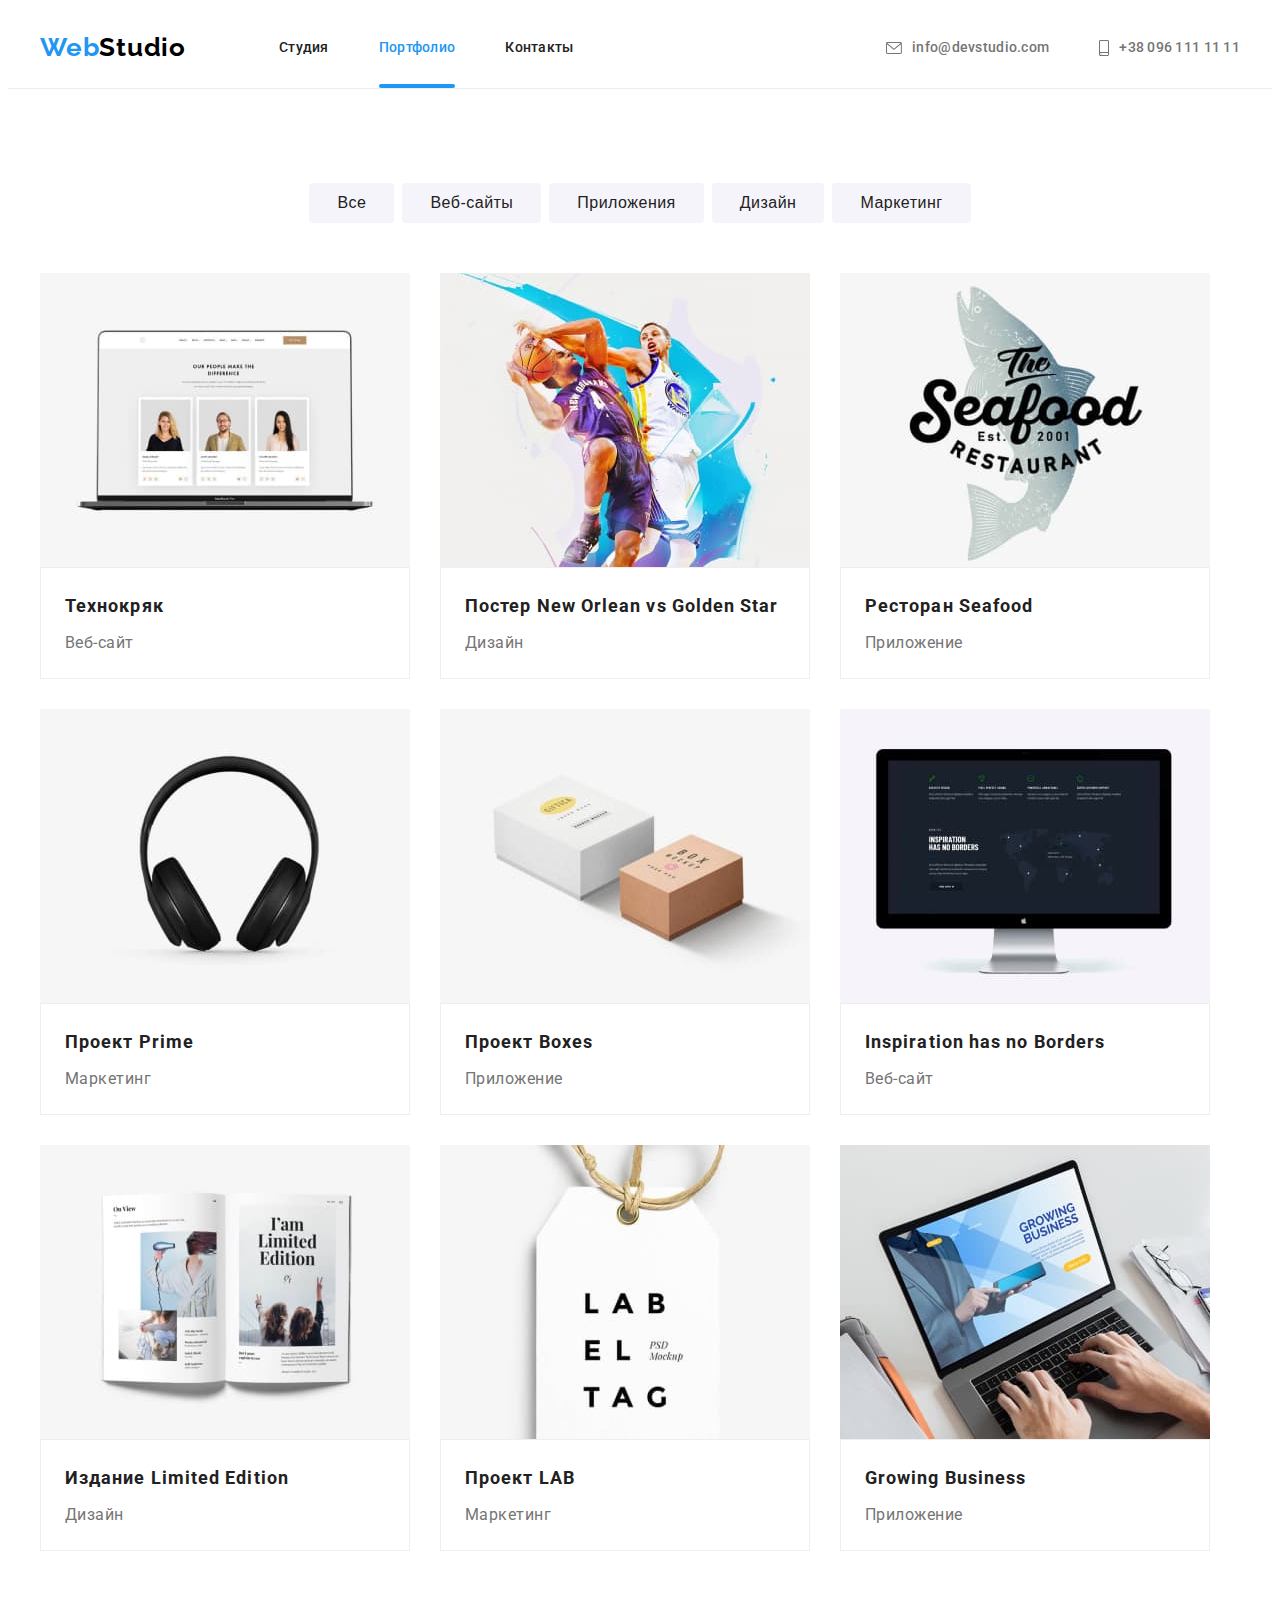
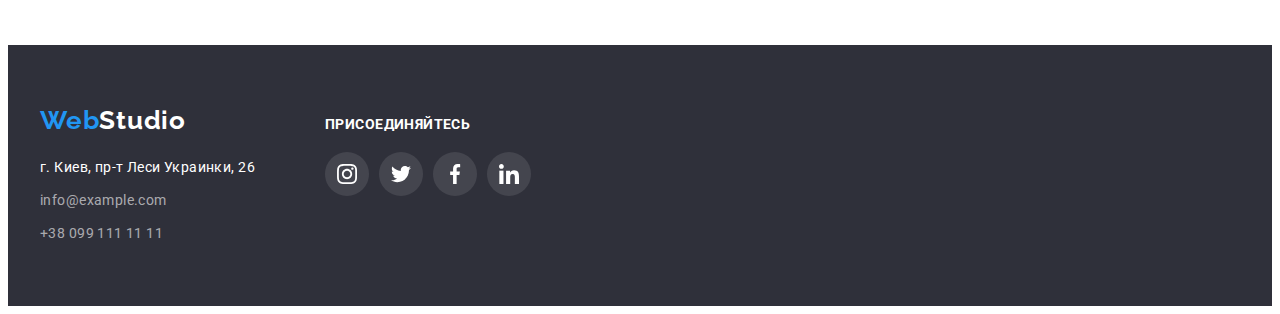
==== portfolio.html @ 58337c07 "ДЗ-6" ====
<!DOCTYPE html>
<html lang="en">
<head>
    <meta charset="UTF-8">
    <meta http-equiv="X-UA-Compatible" content="IE=edge">
    <meta name="viewport" content="width=device-width, initial-scale=1.0">
    <link rel="preconnect" href="https://fonts.googleapis.com">
    <link rel="preconnect" href="https://fonts.gstatic.com" crossorigin>
    <link
        href="https://fonts.googleapis.com/css2?family=Raleway:wght@700&family=Roboto:wght@400;500;700;900&family=Shizuru&display=swap"
        rel="stylesheet">
    <link rel="stylesheet" href="https://cdnjs.cloudflare.com/ajax/libs/modern-normalize/1.1.0/modern-normalize.min.css"
        integrity="sha512-wpPYUAdjBVSE4KJnH1VR1HeZfpl1ub8YT/NKx4PuQ5NmX2tKuGu6U/JRp5y+Y8XG2tV+wKQpNHVUX03MfMFn9Q=="
        crossorigin="anonymous" referrerpolicy="no-referrer" />
    <title>Портфолио</title>
    <link rel="stylesheet" href="./css/styles.css">
</head>
<body>
    <header class="header">
        <div class="container">
            <div class="container-flex">
                <a href="index.html" class="logo"><span class="logo-styles">Web</span>Studio</a>
                <nav class="header-nav">
                    <ul class="header-list">
                        <li class="header-items"><a class="header-item" href="index.html">Студия</a></li>
                        <li class="header-items"><a class="header-item current" href="portfolio.html">Портфолио</a></li>
                        <li class="header-items"><a class="header-item" href="#contacts">Контакты</a></li>
                    </ul>
                </nav>
                <div class="active-link">
                    <a href="mailto:info@devstudio.com" class="header-mail"><svg class="header-mail-icon" width="16" height="12">
                            <use href="./images/icons.svg#icon-header-envelope"></use>
                        </svg>info@devstudio.com</a>
                    <a href="tel:+380961111111" class="header-tel"><svg class="header-mail-icon" width="10" height="16">
                            <use href="./images/icons.svg#icon-header-smartphone"></use>
                        </svg>+38 096 111 11 11</a>
                </div>
            </div>
        </div>
    </header>
    <main class="portfolio-main">
        <section class="portfolio-main-section  conteiner-indent section">
            <div class="container">
                <h2 hidden lang="en">filter button</h2>
                <ul class="portfolio-main-btn">
                    <li class="portfolio-main-btn-item"><button type="button" class="portfolio-btn"><span class="portfolio-text-btn">Все</span></button></li>
                    <li class="portfolio-main-btn-item"><button type="button" class="portfolio-btn"><span class="portfolio-text-btn">Веб-сайты</span></button></li>
                    <li class="portfolio-main-btn-item"><button type="button" class="portfolio-btn"><span class="portfolio-text-btn">Приложения</span></button></li>
                    <li class="portfolio-main-btn-item"><button type="button" class="portfolio-btn"><span class="portfolio-text-btn">Дизайн</span></button></li>
                    <li class="portfolio-main-btn-item"><button type="button" class="portfolio-btn"><span class="portfolio-text-btn">Маркетинг</span></button></li>
                </ul>
                <ul class="portfolio-main-content">
                    <li class="portfolio-main-content-item">
                        <div class="portfolio-card">
                            <img src="./images/our-possibilities.jpg" alt="web-site" width="370" height="294" class="portfolio-main-img">
                            <p class="card-text">Ресурс предлагает комплексные предложения с разным уровнем функционала и сервисов. Все это позволит посетителю получить
                            исчерпывающие сведения <br>о компании или частном лице.</p>
                        </div>                        
                        <div class="content-border">
                            <h3 class="portfolio-main-heading">Технокряк</h3>
                            <p class="portfolio-main-text">Веб-сайт</p>
                        </div>
                    </li>
                    <li class="portfolio-main-content-item">
                        <div class="portfolio-card">
                            <img src="./images/our-possibilities-1.jpg" alt="design" width="370" height="294" class="portfolio-main-img">
                            <p class="card-text">Ресурс предлагает комплексные предложения с разным уровнем функционала и сервисов. Все это позволит посетителю получить
                            исчерпывающие сведения <br>о компании или частном лице.</p>
                        </div> 
                        <div class="content-border">
                            <h3 class="portfolio-main-heading">Постер <span lang="en">New Orlean vs Golden Star</span></h3>
                            <p class="portfolio-main-text">Дизайн</p>
                        </div>
                    </li>
                    <li class="portfolio-main-content-item">
                        <div class="portfolio-card">
                            <img src="./images/our-possibilities-2.jpg" alt="appendix" width="370" height="294" class="portfolio-main-img">
                            <p class="card-text">Ресурс предлагает комплексные предложения с разным уровнем функционала и сервисов. Все это позволит посетителю получить
                            исчерпывающие сведения <br>о компании или частном лице.</p>
                        </div> 
                        <div class="content-border">
                            <h3 class="portfolio-main-heading">Ресторан <span lang="en">Seafood</span></h3>
                            <p class="portfolio-main-text">Приложение</p>
                        </div>
                    </li>
                    <li class="portfolio-main-content-item">
                        <div class="portfolio-card">
                            <img src="./images/our-possibilities-3.jpg" alt="marketing" width="370" height="294" class="portfolio-main-img">
                            <p class="card-text">Ресурс предлагает комплексные предложения с разным уровнем функционала и сервисов. Все это позволит посетителю получить
                            исчерпывающие сведения <br>о компании или частном лице.</p>
                        </div> 
                        <div class="content-border">
                        <h3 class="portfolio-main-heading">Проект <span lang="en">Prime</span></h3>
                        <p class="portfolio-main-text">Маркетинг</p>
                        </div>
                    </li>
                    <li class="portfolio-main-content-item">
                        <div class="portfolio-card">
                            <img src="./images/our-possibilities-4.jpg" alt="appendix" width="370" height="294" class="portfolio-main-img">
                            <p class="card-text">Ресурс предлагает комплексные предложения с разным уровнем функционала и сервисов. Все это позволит посетителю получить
                            исчерпывающие сведения <br>о компании или частном лице.</p>
                        </div> 
                        <div class="content-border">
                            <h3 class="portfolio-main-heading">Проект <span lang="en">Boxes</span></h3>
                            <p class="portfolio-main-text">Приложение</p>
                        </div>
                    </li>
                    <li class="portfolio-main-content-item">
                        <div class="portfolio-card">
                            <img src="./images/our-possibilities-5.jpg" alt="web-site" width="370" height="294" class="portfolio-main-img">
                            <p class="card-text">Ресурс предлагает комплексные предложения с разным уровнем функционала и сервисов. Все это позволит посетителю получить
                            исчерпывающие сведения <br>о компании или частном лице.</p>
                        </div> 
                        <div class="content-border">
                            <h3 lang="en" class="portfolio-main-heading">Inspiration has no Borders</h3>
                            <p class="portfolio-main-text">Веб-сайт</p>
                        </div>
                    </li>
                    <li class="portfolio-main-content-item">
                        <div class="portfolio-card">
                            <img src="./images/our-possibilities-6.jpg" alt="design" width="370" height="294" class="portfolio-main-img">
                            <p class="card-text">Ресурс предлагает комплексные предложения с разным уровнем функционала и сервисов. Все это позволит посетителю получить
                            исчерпывающие сведения <br>о компании или частном лице.</p>
                        </div> 
                        <div class="content-border">
                            <h3 class="portfolio-main-heading">Издание <span lang="en">Limited Edition</span></h3>
                            <p class="portfolio-main-text">Дизайн</p>
                        </div>
                    </li>
                    <li class="portfolio-main-content-item">
                        <div class="portfolio-card">
                            <img src="./images/our-possibilities-7.jpg" alt="marketing" width="370" height="294" class="portfolio-main-img">
                            <p class="card-text">Ресурс предлагает комплексные предложения с разным уровнем функционала и сервисов. Все это позволит посетителю получить
                            исчерпывающие сведения <br>о компании или частном лице.</p>
                        </div> 
                        <div class="content-border">
                            <h3 class="portfolio-main-heading">Проект <span lang="en">LAB</span></h3>
                            <p class="portfolio-main-text">Маркетинг</p>
                        </div>
                    </li>
                    <li class="portfolio-main-content-item">
                        <div class="portfolio-card">
                            <img src="./images/our-possibilities-8.jpg" alt="appendix" width="370" height="294" class="portfolio-main-img">
                            <p class="card-text">Ресурс предлагает комплексные предложения с разным уровнем функционала и сервисов. Все это позволит посетителю получить
                            исчерпывающие сведения <br>о компании или частном лице.</p>
                        </div> 
                        <div class="content-border">
                            <h3 lang="en" class="portfolio-main-heading">Growing Business</h3>
                            <p class="portfolio-main-text">Приложение</p>
                        </div>
                    </li>
                </ul>
            </div>
        </section>
    </main>
    <footer class="footer" id="contacts">
        <div class="container">
            <div class="footer-info">
                <a href="index.html" class="logo footer-logo-mar"><span class="logo-styles">Web</span><span
                        class="footer-logo-item">Studio</span></a>
                <address class="footer-address">г. Киев, пр-т Леси Украинки, 26</address>
                <a href="mailto:info@example.com" class="footer-mail-text">info@example.com</a>
                <a href="tel:+380991111111" class="footer-tel-text">+38 099 111 11 11</a>
            </div>
            <div class="footer-social-links">
                <p class="footer-text">присоединяйтесь</p>
                <ul class="team-social-links">
                    <li class="social-links-item footer-social-link">
                        <a href="" class="social-links">
                            <svg class="footer-color-icon" width="20" height="20">
                                <use href="./images/icons.svg#icon-network-instagram"></use>
                            </svg>
                        </a>
                    </li>
                    <li class="social-links-item footer-social-link">
                        <a href="" class="social-links">
                            <svg class="footer-color-icon" width="20" height="20">
                                <use href="./images/icons.svg#icon-network-twitter"></use>
                            </svg>
                        </a>
                    </li>
                    <li class="social-links-item footer-social-link">
                        <a href="" class="social-links">
                            <svg class="footer-color-icon" width="20" height="20">
                                <use href="./images/icons.svg#icon-network-facebook"></use>
                            </svg>
                        </a>
                    </li>
                    <li class="social-links-item footer-social-link">
                        <a href="" class="social-links">
                            <svg class="footer-color-icon" width="20" height="20">
                                <use href="./images/icons.svg#icon-network-linkedin"></use>
                            </svg>
                        </a>
                    </li>
                </ul>
            </div>
        </div>
    </footer>
</body>
</html>
---- css/styles.css ----
:root {
    --title-nav-text-color: #212121;
    --active-text-color: #2196F3;
    --item-text-color: #757575;
    --white-text-color: #ffffff;
    --black-text-color: #000000;
    --footer-address-text-color: rgba(255, 255, 255, 0.6);
    --background: #2F303A;
    --background-color-team: #F5F4FA;

}

body {
    font-family: "Roboto", 'Times New Roman', Times, sans-serif;
    color: var(--item-text-color);
}

.container {
    width: 1200px;
    padding: 0 15px;
    margin: 0 auto;
}

.section {
    margin: auto;
}

p, h1, h2, h3, h4, h5 ,h6 {
    margin: 0;
}

ul, 
ol {
    margin: 0;
    padding-left: 0;
}

/* Animation */

.container-flex a, svg, 
.main-btn, 
.main-team-list a, svg, 
.main-clients-list a, svg,
.team-social-links a, svg,
.footer-info a,
.portfolio-main-btn button, span {
    transition: color 250ms cubic-bezier(0.4, 0, 0.2, 1),
                fill 250ms cubic-bezier(0.4, 0, 0.2, 1),
                background-color 250ms cubic-bezier(0.4, 0, 0.2, 1),
                border 250ms cubic-bezier(0.4, 0, 0.2, 1),
                box-shadow 250ms cubic-bezier(0.4, 0, 0.2, 1);
}

/*  Header index */

.header {
    border-bottom: 1px solid #ECECEC;
    margin: 0 auto;
    padding-top: 24px;
    padding-bottom: 25px;
}

.container-flex {
    display: flex;
    flex-direction: row;
    align-items: center;
    
}


.header-logo-container {
    padding-top: 24px;
}

.logo {
    margin-right: 93px;
    font-family: 'Raleway';
    font-weight: 700;
    font-size: 26px;
    line-height: 1.2;
    letter-spacing: 0.03em;
    color: var(--black-text-color);
}

.logo-styles {
    color: var(--active-text-color);
}

li{
    list-style: none;
}

a {
    text-decoration: none;
    color: var(--title-nav-text-color);
}

.header-list {
    display: flex;
    font-weight: 500;
    font-size: 14px;
    line-height: 1.14;
    letter-spacing: 0.02em;
}

.header-items {
    margin-right: 50px;
    position: relative;
}

.header-items:last-child {
    margin: 0;
}

.header-item.current::after {
    content: '';
    display: block;
    position: absolute;
    width: 100%;
    height: 4px;
    margin-top: 28px;
    
    background: #2196F3;
    border-radius: 2px;
}

.header-items>a:hover,
.header-items>a:focus {
    color: var(--active-text-color);
}

.header-item.current {
    color: var(--active-text-color);
}

.header-mail, .header-tel {
    font-weight: 500;
    font-size: 14px;
    line-height: 1.14;
    letter-spacing: 0.02em;
    color: var(--item-text-color);
}

.header-mail-icon {
    fill: var(--item-text-color);
    margin-right: 10px;
}


.header-mail {
    margin-right: 50px;
    display: flex;
    align-items: center;
}

.header-tel {
    display: flex;
    align-items: center;
}

.header-mail-icon {
    fill: var(--item-text-color);
    margin-right: 10px;
}
.active-link>a:hover, .active-link>a:focus{
    color: var(--active-text-color);
}

.active-link>a:hover .header-mail-icon, 
.active-link>a:focus .header-mail-icon,
.active-link>a:focus .header-tel-icon,
.active-link>a:focus .header-tel-icon {
    fill: var(--active-text-color);
}



.active-link {
    margin-left: auto;
    display: flex;
}

/* Main index */

 /* Section main-lead */

 .main-lead {
     padding-top: 200px;
     padding-bottom: 200px;
 }

.main-text{
    max-width: 1600px;
    height: 600px;
    margin: auto;
    display: flex;
    flex-direction: column;

    background: #C4C4C4;
    background-image: linear-gradient(
        rgba(47, 48, 58, 0.4), 
        rgba(47, 48, 58, 0.4)
        ),
        url(../images/main-bg-img.jpg);
    background-repeat: no-repeat;
    background-position: center;
    background-size: cover;
}

.main-heading {
    max-width: 696px;
    margin-left: auto;
    margin-right: auto;
    margin-bottom: 30px;

    font-weight: 900;
    font-size: 44px;
    line-height: 1.36;
    text-align: center;
    letter-spacing: 0.06em;
    text-transform: uppercase;
    color: var(--white-text-color);
}
.main-btn {
    width: 200px;
    height: 50px;
    margin: 0 auto;
    border: none;

    box-shadow: 0px 4px 4px rgba(0, 0, 0, 0.15);
    border-radius: 4px;
    background-color: var(--active-text-color);
    cursor: pointer;
}

.main-btn:hover {
    background-color: #188CE8;
    box-shadow: 0px 4px 4px rgba(0, 0, 0, 0.15);
    border-radius: 4px;
}

.main-btn-text {
    font-family: inherit;
    font-style: normal;
    font-weight: 700;
    font-size: 16px;
    line-height: 30px;
    display: block;
    align-items: center;
    text-align: center;
    letter-spacing: 0.06em;
    color: var(--white-text-color);
}

/* Main-quality */

.main-list-content {
    padding-top: 94px;
}

.main-list {
    display: flex;
}

.main-item {
    margin-right: 30px;
}

.main-item:last-child {
    margin: 0;
}

.main-icon-container {
    width: 270px;
    height: 120px;
    background-color: var(--background-color-team);
    display: flex;
    align-items: center;
    justify-content: center;
    border-radius: 4px;
    margin-bottom: 30px;
}

.main-item-heading {
    margin-bottom: 10px;
    font-weight: 700;
    font-size: 14px;
    line-height: 16px;
    letter-spacing: 0.03em;
    text-transform: uppercase;
    color: var(--title-nav-text-color);
}

.main-item-text {
    width: 270px;

    font-weight: 400;
    font-size: 14px;
    line-height: 1.7;
    letter-spacing: 0.03em;
    color: var(--item-text-color);
}

/* Section main-skills */

img {
    display: block;
}

.main-skills {
    padding-top: 94px;
    padding-bottom: 94px;
}

.main-heading-text {
    font-weight: 700;
    font-size: 36px;
    line-height: 42px;
    text-align: center;
    letter-spacing: 0.03em;
    color: var(--title-nav-text-color);
}

.main-img {
    display: flex;
}

.main-img-item {
    margin-right: 30px;
    position: relative;
}

.main-img-item:last-child {
    margin: 0;
}

.main-img-text {
    position: absolute;
    display: flex;
    justify-content: center;
    align-items: center;
    width: 100%;
    height: 70px;
    bottom: 0;
    
    background: rgba(47, 48, 58, 0.8);

    font-weight: 700;
    font-size: 14px;
    line-height: 1.14;
    letter-spacing: 0.03em;
    text-transform: uppercase;
    
    color: #FFFFFF;
}

.main-skills-heading {
    margin-bottom: 50px;
}
    
ul.main-img li {
    display: inline;
}

/* Section main-team */

.main-team {
    padding-top: 94px;
    padding-bottom: 94px;
    margin: auto;
    background-color: var(--background-color-team);
}

.main-team-heading {
    margin-bottom: 50px;
}

.main-team-list {
    display: flex;
}

.main-team-item {
    margin-right: 30px;
    width: 270px;
    background-color: var(--white-text-color);

    text-align: center;

    box-shadow: 0px 1px 3px rgba(0, 0, 0, 0.12),
    0px 1px 1px rgba(0, 0, 0, 0.14),
    0px 2px 1px rgba(0, 0, 0, 0.2);
    border-radius: 0px 0px 4px 4px;
}

.main-team-item:last-child {
    margin: 0;
}

.main-team-info {
    padding-top: 30px;
    padding-bottom: 30px;
}

.main-team-fln {
    margin-bottom: 10px;
    font-weight: 500;
    font-size: 16px;
    line-height: 1.2;
    letter-spacing: 0.03em;
    color: var(--title-nav-text-color);
}

.main-team-profession {
    font-weight: 400;
    font-size: 16px;
    line-height: 1.2;
    letter-spacing: 0.03em;
    color: var(--item-text-color);

    margin-bottom: 16px;
}

.team-social-links{
    display: flex;
    justify-content: center;
}

.social-links-item + .social-links-item{
    margin-left: 10px;
}
.social-links {
    width: 44px;
    height: 44px;
    border-radius: 50%;
    display: flex;
    justify-content: center;
    align-items: center;
    cursor: pointer;
}

.social-links-icon{
    fill: #AFB1B8;
}

.social-links:hover, .social-links:focus {
    background-color: var(--active-text-color);
}

.social-links:hover .social-links-icon,
.social-links:focus .social-links-icon {
    fill: var(--white-text-color);
}

/* clients */

.main-clients {
    padding: 94px 0px;
}

.main-clients-heading {
    margin-bottom: 50px;
}

.main-clients-list {
    display: flex;
    justify-content: center;
}

.main-clients-item +.main-clients-item {
    margin-left: 30px;
}

.main-clients-link {
    width: 170px;
    height: 92px;
    display: flex;
    justify-content: center;
    align-items: center;
    border: 1px solid #AFB1B8;
    box-sizing: border-box;
    border-radius: 4px;
    cursor: pointer;
}

.main-clients-icon {
    fill: #AFB1B8;
}

.main-clients-link:hover,.main-clients-link:focus {
    border: 1px solid var(--active-text-color);
}

.main-clients-link:hover .main-clients-icon,
.main-clients-link:focus .main-clients-icon {
    fill: var(--active-text-color);
}

/* Modal-windows */

.backdrop {
    position: fixed;
    width: 100%;
    height: 100%;
    top: 0;
    left: 0;

    background: rgba(0, 0, 0, 0.2);

    opacity: 1;
    transition: opacity 250ms cubic-bezier(0.4, 0, 0.2, 1);
    
}

.is-hidden {
    opacity: 0;
    pointer-events: none;
    visibility: hidden;
}

.backdrop.is-hidden .modal {
    transform: translate(-50%, -50%) scale(0.9);
}

.modal {
    position: absolute;
    top: 50%;
    left: 50%;

    min-width: 528px;
    min-height: 581px;

    background: #FFFFFF;
    box-shadow: 0px 1px 3px rgba(0, 0, 0, 0.12),
    0px 1px 1px rgba(0, 0, 0, 0.14),
    0px 2px 1px rgba(0, 0, 0, 0.2);
    border-radius: 4px;

    transform: translate(-50%, -50%) scale(1);
    transition: opacity 250ms cubic-bezier(0.4, 0, 0.2, 1);
}

.btn-close-modal {
    position: absolute;
    top: 8px;
    right: 8px;
    display: flex;
    justify-content: center;
    align-items: center;
    cursor: pointer;

    background-color: transparent;

    width: 30px;
    height: 30px;
    border: 1px solid rgba(0, 0, 0, 0.1);
    border-radius: 50%;
}

.modal-close {
    fill: #000000;
}

/* Footer index */

.footer {
    padding-top: 60px;
    padding-bottom: 60px;
    margin: auto;
    background: var(--background);
}

.footer-info {
    margin-right: 70px;
}

.footer-logo-mar {
    margin: 0;
}

.footer-logo-item {
    color: var(--white-text-color);
}

.footer-address {
    margin-top: 20px;

    font-style: normal;
    font-weight: 400;
    font-size: 14px;
    line-height: 1.7;
    letter-spacing: 0.03em;
    color: var(--white-text-color);
}

.footer-mail-text, .footer-tel-text {
    font-weight: 400;
    font-size: 14px;
    line-height: 1.7;
    letter-spacing: 0.03em;
    color: var(--footer-address-text-color);

    display: block;
    margin-top: 9px;
}

.footer-mail-text:hover, .footer-mail-text:focus,
.footer-tel-text:hover, .footer-tel-text:focus {
    color: var(--active-text-color);
} 

.footer>.container {
    display: flex;
    align-items: baseline;
}

.footer-text {
    font-weight: 700;
    font-size: 14px;
    line-height: 16px;
    letter-spacing: 0.03em;
    text-transform: uppercase;
    
    color: #FFFFFF;
    margin-bottom: 20px;
}

.footer-social-link {
    background: rgba(255, 255, 255, 0.1);
    border-radius: 50%;
}

.footer-color-icon {
    fill: var(--white-text-color);
}

/*-----------------Portfolio section-----------------*/

.portfolio-main-section {
    padding-top: 94px; 
    padding-bottom: 94px;
}

.portfolio-main-btn {
    display: flex;
    justify-content: center;
    margin-bottom: 50px;
}

.portfolio-main-btn-item {
    margin-right: 8px;
}

.portfolio-main-btn-item:last-child {
    margin: 0;
}

.portfolio-btn {
    background-color: var(--background-color-team);
    border-radius: 4px;
    border: none;
    cursor: pointer;
}

.portfolio-text-btn {
    display: block;
    margin: 6px 22px;

    font-family: inherit;
    font-style: normal;
    font-weight: 500;
    font-size: 16px;
    line-height: 26px;
    text-align: center;
    letter-spacing: 0.03em;
    color: var(--title-nav-text-color);
}

.portfolio-btn:hover, .portfolio-btn:focus {
    box-shadow: 0px 3px 1px rgba(0, 0, 0, 0.1),
    0px 1px 2px rgba(0, 0, 0, 0.08),
    0px 2px 2px rgba(0, 0, 0, 0.12);
    background: var(--active-text-color);
}

.portfolio-btn:hover .portfolio-text-btn, .portfolio-btn:focus .portfolio-text-btn {
    color: var(--white-text-color);
}

.portfolio-main-content {
    display: flex;
    flex-wrap: wrap;
    width: 1170px;
}

.portfolio-main-content-item {
    width: 370px; 
    margin-right: 30px;
    margin-bottom: 30px;
    cursor: pointer;
}

.portfolio-main-content-item:nth-last-child(-n+3) {
    margin-bottom: 0;
}

.portfolio-main-content-item:nth-child(3n) {
    margin-right: 0;
    
}

.portfolio-main-content-item:hover {
    box-shadow: 0px 1px 1px rgba(0, 0, 0, 0.12),
    0px 4px 4px rgba(0, 0, 0, 0.06),
    1px 4px 6px rgba(0, 0, 0, 0.16);
}

.portfolio-card {
    position: relative;
    overflow: hidden;
}

.card-text {
    position: absolute;
    top: 0;
    width: 100%;
    min-height: 100%;
    padding: 63px 24px;

    transform: translateY(100%);
    transition: 250ms cubic-bezier(0.4, 0, 0.2, 1);

    font-weight: 400;
    font-size: 18px;
    line-height: 1.55;
    letter-spacing: 0.03em;
    
    color: #FFFFFF;
    background-color: rgba(33, 150, 243, 0.9);
}

.portfolio-main-content-item:hover .card-text {
    transform: translateY(0%);
}

.content-border {
    padding: 20px 24px;
    border: 1px solid #EEEEEE;
}

.portfolio-main-heading {
    margin-bottom: 4px;
    font-weight: 700;
    font-size: 18px;
    line-height: 36px;
    letter-spacing: 0.06em;
    color: var(--title-nav-text-color);
}

.portfolio-main-text {
    font-weight: 400;
    font-size: 16px;
    line-height: 30px;
    letter-spacing: 0.03em;
    color: var(--item-text-color);
}
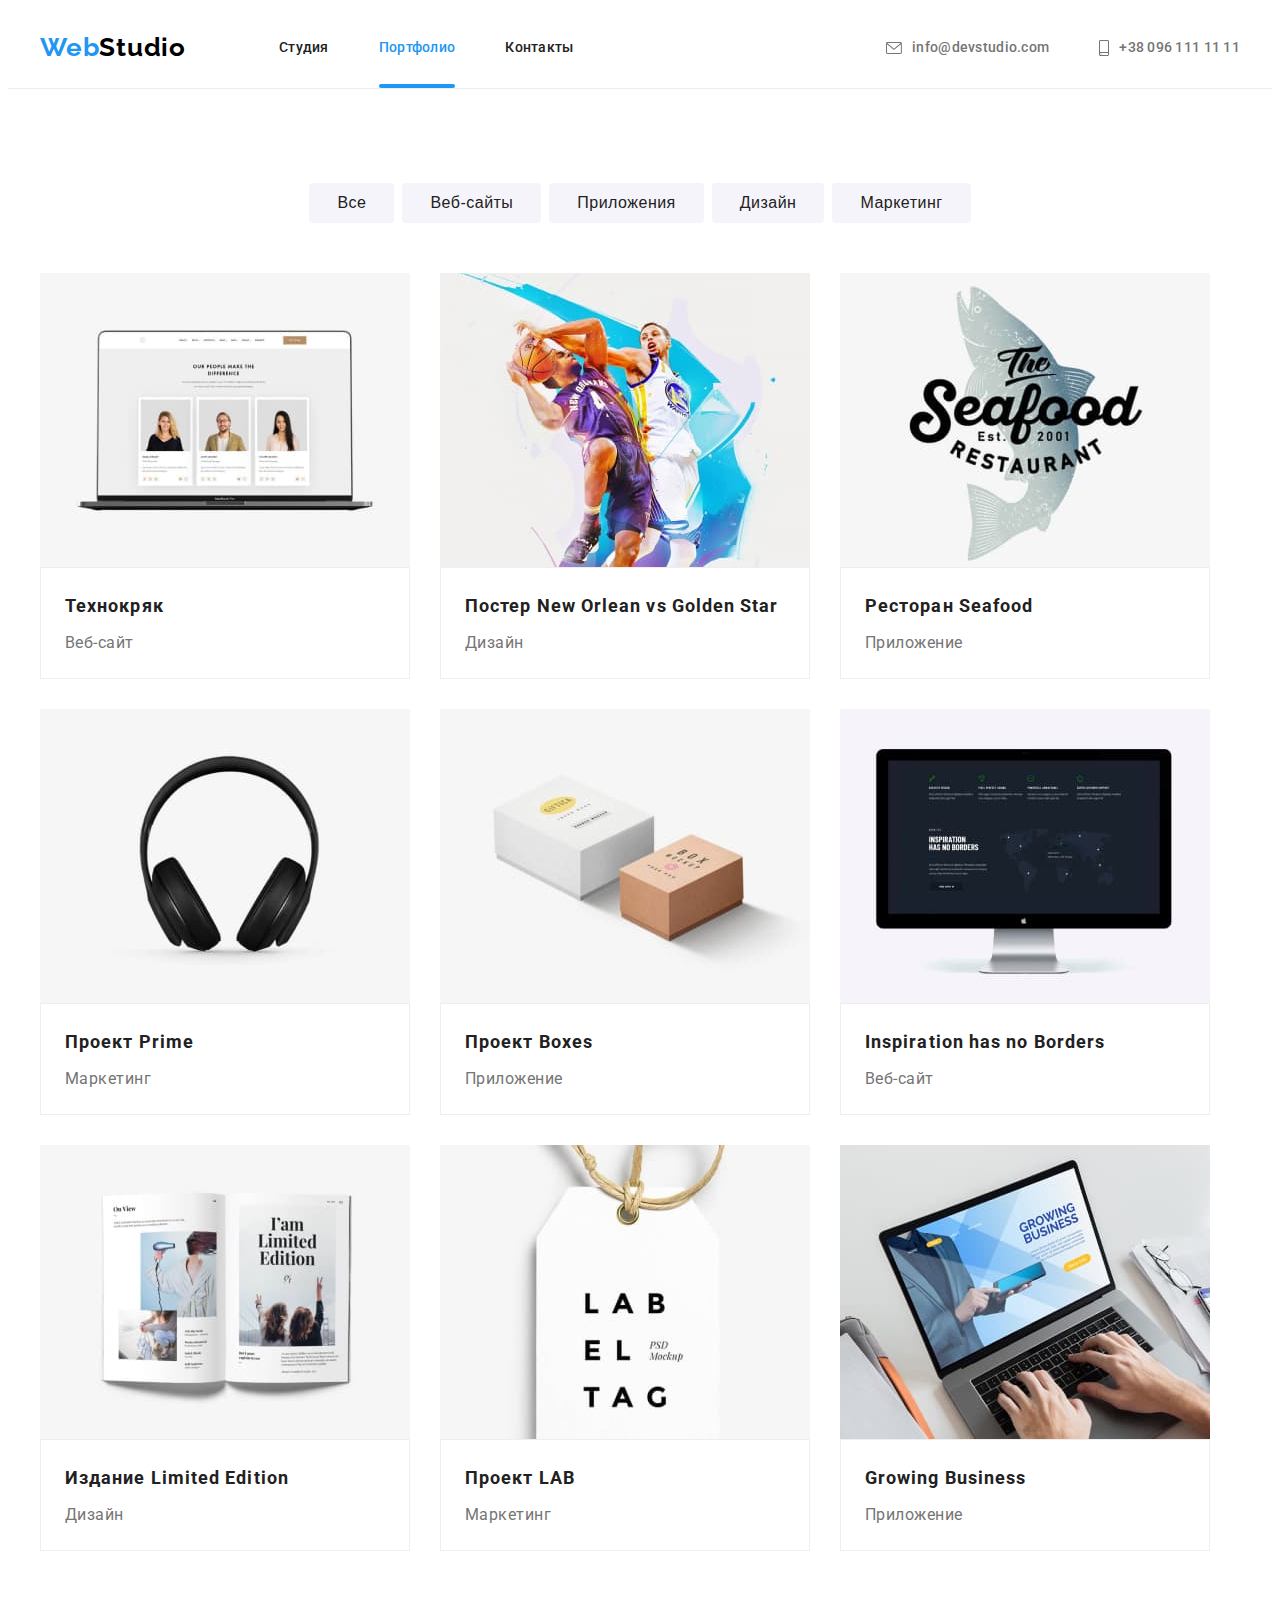
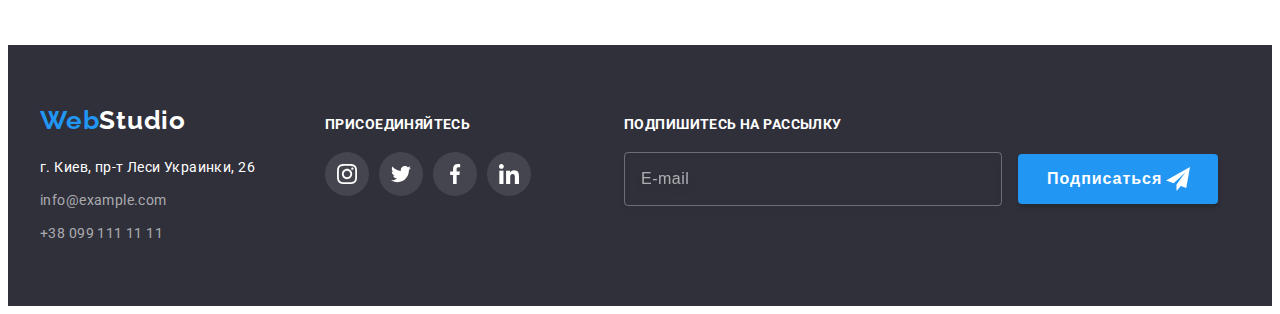
==== commit 38467ab1: "ДЗ6" ====
--- a/portfolio.html
+++ b/portfolio.html
@@ -195,6 +195,16 @@
                     </li>
                 </ul>
             </div>
+            <form class="footer-subscribe">
+                <p class="footer-text">Подпишитесь на рассылку</p>
+                <input class="footer-input" type="email" name="footer-user-email" placeholder="E-mail" title="login@mail.com"
+                    required>
+                <button class="footer-send-btn" type="submit"><span class="footer-btn-text">Подписаться</span>
+                    <svg class="footer-icon-send-btn" width="24" height="24">
+                        <use href="./images/icons.svg#icon-send"></use>
+                    </svg>
+                </button>
+            </form>
         </div>
     </footer>
 </body>
--- a/css/styles.css
+++ b/css/styles.css
@@ -42,8 +42,10 @@
 .main-team-list a, svg, 
 .main-clients-list a, svg,
 .team-social-links a, svg,
+.modal-input,
 .footer-info a,
-.portfolio-main-btn button, span {
+.portfolio-main-btn button, span,
+.modal-send-btn {
     transition: color 250ms cubic-bezier(0.4, 0, 0.2, 1),
                 fill 250ms cubic-bezier(0.4, 0, 0.2, 1),
                 background-color 250ms cubic-bezier(0.4, 0, 0.2, 1),
@@ -239,7 +241,8 @@
     border-radius: 4px;
 }
 
-.main-btn-text {
+.main-btn-text, 
+.btn-modal-form-text {
     font-family: inherit;
     font-style: normal;
     font-weight: 700;
@@ -526,6 +529,8 @@
     top: 50%;
     left: 50%;
 
+    padding: 40px;
+
     min-width: 528px;
     min-height: 581px;
 
@@ -556,8 +561,174 @@
     border-radius: 50%;
 }
 
+
+
 .modal-close {
+    display: block;
     fill: #000000;
+}
+
+.btn-close-modal:hover .modal-close,
+.btn-close-modal:focus .modal-close {
+    fill: var(--active-text-color);
+}
+
+/* Modal-form */
+
+.modal-heading-text {
+    font-weight: 700;
+    font-size: 20px;
+    line-height: 1.15;
+    text-align: center;
+    letter-spacing: 0.03em;
+
+    margin-bottom: 12px;
+    
+    color: #212121;
+}
+
+.modal-field-conteiner {
+
+}
+
+.modal-field {
+}
+
+.modal-label {
+    display: block;
+    margin-bottom: 4px;
+}
+
+.input-text {
+    font-weight: 400;
+    font-size: 12px;
+    line-height: 1.17;
+    letter-spacing: 0.01em;
+    
+    color: #757575;
+}
+
+.modal-icon-position {
+    position: relative;
+    margin-bottom: 10px;
+}
+
+.modal-input {
+    width: 100%;
+    height: 40px;
+    padding-left: 42px;
+    
+    border: 1px solid rgba(33, 33, 33, 0.2);
+    border-radius: 4px;
+    cursor: pointer;
+}
+
+.user-name-icon {
+    position: absolute;
+    top: 50%;
+    left: 15px;
+    transform: translateY(-50%);
+    fill: var(--title-nav-text-color);
+    cursor: pointer;
+}
+
+.modal-icon-position:hover .modal-input,
+.modal-icon-position:focus .modal-input {
+    border: 1px solid var(--active-text-color);
+}
+
+.modal-icon-position:hover .user-name-icon,
+.modal-icon-position:focus .user-name-icon {
+    fill: var(--active-text-color);
+}
+
+.modal-comment {
+    width: 448px;
+    height: 120px;
+    padding: 12px 16px;
+    
+    border: 1px solid rgba(33, 33, 33, 0.2);
+    box-sizing: border-box;
+    border-radius: 4px;
+    resize: none;
+    cursor: pointer;
+}
+
+.modal-comment::placeholder {
+    font-weight: 400;
+    font-size: 12px;
+    line-height: 1.17;
+    letter-spacing: 0.01em;
+    
+    color: rgba(117, 117, 117, 0.5);
+}
+
+
+.modal-field:hover .modal-comment,
+.modal-field:focus .modal-comment {
+    border: 1px solid var(--active-text-color);
+}
+
+.modal-checkbox {
+    margin-right: 8.38px;
+    cursor: pointer;
+}
+
+.agreement-conditions {
+    color: var(--active-text-color);
+    text-decoration-line: underline;
+}
+
+.modal-field-checkbox {
+    position: relative;
+    display: flex;
+    flex-direction: row-reverse;
+    justify-content: center;
+    align-items: center;
+    margin-top: 20px;
+    margin-bottom: 30px;
+}
+
+.user-check-text {
+    font-weight: 400;
+    font-size: 14px;
+    line-height: 1.7;
+    letter-spacing: 0.03em;
+    display: flex;
+    align-items: center;
+    justify-content: center;
+
+    color: #757575;
+}
+
+.modal-send-btn {
+    display: block;
+    width: 200px;
+    height: 50px;
+    margin: auto;
+    background-color: var(--active-text-color);
+    box-shadow: 0px 4px 4px rgba(0, 0, 0, 0.15);
+    border: none;
+    border-radius: 4px;
+    cursor: pointer;
+}
+
+.modal-send-btn:hover,
+.modal-send-btn:focus {
+    background-color: #188CE8;
+    box-shadow: 0px 4px 4px rgba(0, 0, 0, 0.15);
+    border-radius: 4px;
+}
+
+.modal-btn-text {
+    font-weight: 700;
+    font-size: 16px;
+    line-height: 1.88;
+    
+    text-align: center;
+    letter-spacing: 0.06em;
+    
+    color: #FFFFFF;
 }
 
 /* Footer index */
@@ -613,6 +784,10 @@
     align-items: baseline;
 }
 
+.footer-social-links {
+    margin-right: 93px;
+}
+
 .footer-text {
     font-weight: 700;
     font-size: 14px;
@@ -631,6 +806,66 @@
 
 .footer-color-icon {
     fill: var(--white-text-color);
+}
+
+/* footer send */
+
+.footer-input {
+    width: 358px;
+    height: 50px;
+    margin-right: 12px;
+    padding-left: 16px;
+    
+    border: 1px solid rgba(255, 255, 255, 0.3);
+    filter: drop-shadow(0px 4px 4px rgba(0, 0, 0, 0.15));
+    border-radius: 4px;
+    background-color: transparent;
+    color: #ffffff;
+    cursor: pointer;
+}
+
+.footer-input::placeholder {
+    font-weight: 400;
+    font-size: 16px;
+    line-height: 1.25;
+    display: flex;
+    align-items: center;
+    letter-spacing: 0.03em;
+    
+    color: rgba(255, 255, 255, 0.6);
+}
+
+.footer-send-btn {
+    position: relative;
+    width: 200px;
+    height: 50px;
+    margin: 0;
+    padding: 0;
+    
+    background: var(--active-text-color);
+    box-shadow: 0px 4px 4px rgba(0, 0, 0, 0.15);
+    border: none;
+    border-radius: 4px;
+    cursor: pointer;
+}
+
+.footer-btn-text {
+    display: flex;
+    font-weight: 700;
+    font-size: 16px;
+    line-height: 1.88;
+    letter-spacing: 0.06em;
+    margin-left: 29px;
+    text-align: left;
+
+    color: #FFFFFF;
+}
+
+.footer-icon-send-btn {
+    position: absolute;
+    top: 50%;
+    right: 28px;
+    transform: translateY(-50%);
 }
 
 /*-----------------Portfolio section-----------------*/
